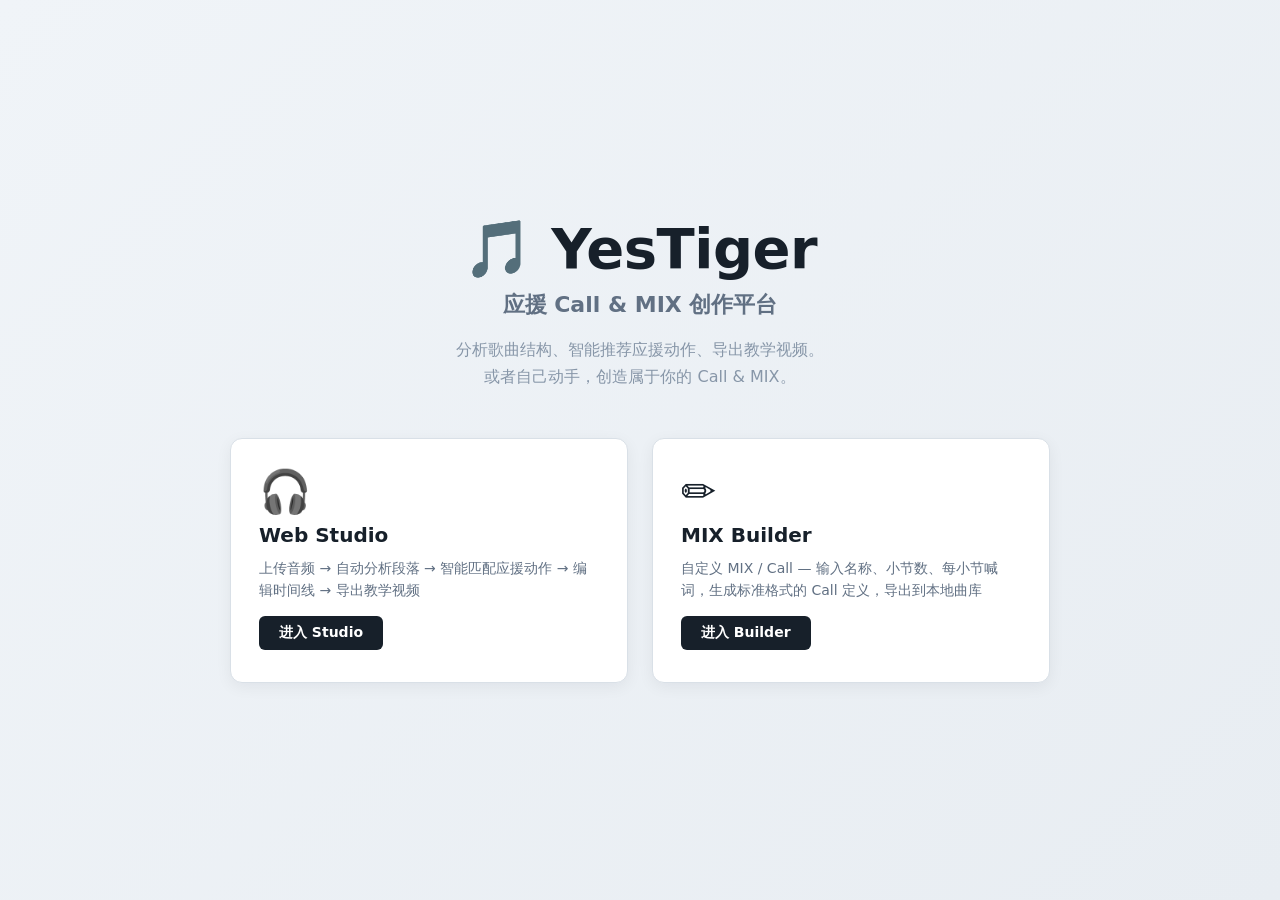
==== webapp/static/index.html @ 4d9662df "Initial local deployment package" ====
<!doctype html>
<html lang="zh-CN">
<head>
  <meta charset="utf-8" />
  <meta name="viewport" content="width=device-width, initial-scale=1" />
  <title>YesTiger — 应援 Call & MIX 创作平台</title>
  <link rel="stylesheet" href="./styles.css" />
</head>
<body>
  <main class="landing">
    <div class="landing-hero">
      <h1 class="landing-title">🎵 YesTiger</h1>
      <p class="landing-sub">应援 Call & MIX 创作平台</p>
      <p class="landing-desc">分析歌曲结构、智能推荐应援动作、导出教学视频。<br />或者自己动手，创造属于你的 Call & MIX。</p>
    </div>

    <div class="landing-cards">
      <a class="landing-card" href="./studio.html">
        <div class="landing-card-icon">🎧</div>
        <h2>Web Studio</h2>
        <p>上传音频 → 自动分析段落 → 智能匹配应援动作 → 编辑时间线 → 导出教学视频</p>
        <span class="landing-card-btn">进入 Studio</span>
      </a>

      <a class="landing-card" href="./builder.html">
        <div class="landing-card-icon">✏️</div>
        <h2>MIX Builder</h2>
        <p>自定义 MIX / Call — 输入名称、小节数、每小节喊词，生成标准格式的 Call 定义，导出到本地曲库</p>
        <span class="landing-card-btn">进入 Builder</span>
      </a>
    </div>
  </main>
</body>
</html>
---- webapp/static/styles.css ----
:root {
  --bg: #f4f6f8;
  --panel: #ffffff;
  --ink: #17202a;
  --muted: #617083;
  --line: #d9e0e7;
  --green: #1d8f74;
  --red: #c65347;
  --blue: #2f6fb2;
  --violet: #7a4fa3;
  --yellow: #b7791f;
  --shadow: 0 12px 30px rgba(16, 24, 40, 0.08);
}

* {
  box-sizing: border-box;
}

body {
  margin: 0;
  background: var(--bg);
  color: var(--ink);
  font-family: Inter, "Segoe UI", system-ui, -apple-system, BlinkMacSystemFont, sans-serif;
}

button,
input,
select {
  font: inherit;
}

button {
  border: 1px solid #bdc7d3;
  background: #fff;
  color: var(--ink);
  min-height: 38px;
  padding: 0 14px;
  border-radius: 6px;
  cursor: pointer;
}

button:hover:not(:disabled) {
  border-color: #8796a8;
  background: #f8fafc;
}

button:disabled {
  color: #98a2b3;
  cursor: not-allowed;
}

.app-shell {
  min-height: 100vh;
  padding: 18px;
}

.topbar {
  display: flex;
  align-items: center;
  justify-content: space-between;
  gap: 16px;
  margin: 0 auto 14px;
  max-width: 1480px;
}

h1,
h2,
p {
  margin: 0;
}

h1 {
  font-size: 24px;
  line-height: 1.15;
}

h2 {
  font-size: 16px;
}

#statusLine {
  margin-top: 4px;
  color: var(--muted);
  font-size: 13px;
}

.top-actions {
  display: flex;
  gap: 8px;
  align-items: center;
}

.top-actions select {
  min-width: 210px;
  height: 38px;
  border: 1px solid #bdc7d3;
  border-radius: 6px;
  padding: 0 10px;
  background: #fff;
}

.workspace {
  display: grid;
  grid-template-columns: 320px minmax(0, 1fr) 320px;
  gap: 16px;
  max-width: 1820px;
  margin: 0 auto;
}

.control-panel,
.main-panel,
.right-panel {
  background: var(--panel);
  border: 1px solid var(--line);
  border-radius: 8px;
  box-shadow: var(--shadow);
}

.control-panel {
  padding: 14px;
  display: flex;
  flex-direction: column;
  gap: 14px;
  align-self: start;
}

.upload-form {
  display: flex;
  flex-direction: column;
  gap: 12px;
}

.drop-zone {
  min-height: 138px;
  border: 1px dashed #91a0af;
  border-radius: 8px;
  display: grid;
  place-content: center;
  text-align: center;
  gap: 8px;
  padding: 14px;
  background: #f8fbfd;
  cursor: pointer;
}

.drop-zone.is-dragging {
  border-color: var(--blue);
  background: #eef6ff;
}

.drop-zone input {
  display: none;
}

.drop-title {
  font-weight: 700;
  font-size: 18px;
}

.drop-meta {
  color: var(--muted);
  font-size: 13px;
  word-break: break-word;
}

.field-label {
  display: grid;
  gap: 6px;
  font-size: 13px;
  color: var(--muted);
}

.field-label input {
  height: 38px;
  border: 1px solid #bdc7d3;
  border-radius: 6px;
  padding: 0 10px;
  color: var(--ink);
}

#analyzeBtn {
  background: #17202a;
  color: #fff;
  border-color: #17202a;
}

.stats-grid {
  display: grid;
  grid-template-columns: 1fr 1fr;
  gap: 8px;
}

.stats-grid div {
  border: 1px solid var(--line);
  border-radius: 6px;
  padding: 10px;
  min-height: 70px;
}

.stats-grid span {
  display: block;
  color: var(--muted);
  font-size: 12px;
}

.stats-grid strong {
  display: block;
  margin-top: 8px;
  font-size: 20px;
}

.export-panel {
  display: grid;
  grid-template-columns: 1fr;
  gap: 8px;
}

.process-panel {
  border: 1px solid var(--line);
  border-radius: 6px;
  padding: 10px;
  display: grid;
  gap: 8px;
}

.process-head {
  display: flex;
  align-items: center;
  justify-content: space-between;
  gap: 8px;
}

.pipeline-badge {
  border: 1px solid #bdc7d3;
  border-radius: 999px;
  padding: 2px 8px;
  font-size: 12px;
  color: #475467;
  background: #f8fafc;
}

.pipeline-badge[data-status="full"] {
  color: #0f766e;
  border-color: #7bc5ba;
  background: #ecfdf8;
}

.pipeline-badge[data-status="current_model"] {
  color: #0f766e;
  border-color: #7bc5ba;
  background: #ecfdf8;
}

.pipeline-badge[data-status="degraded_grid"] {
  color: #8a5a14;
  border-color: #e5bd72;
  background: #fff8e6;
}

.pipeline-badge[data-status="fallback"] {
  color: #a33b2f;
  border-color: #e2a197;
  background: #fff5f3;
}

.pipeline-badge[data-status="heuristic"] {
  color: #8a5a14;
  border-color: #e5bd72;
  background: #fff8e6;
}

.method-line {
  color: var(--muted);
  font-size: 12px;
  line-height: 1.35;
  word-break: break-word;
}

.process-steps {
  margin: 0;
  padding-left: 18px;
  display: grid;
  gap: 7px;
  font-size: 12px;
}

.process-steps li strong,
.process-steps li span {
  display: block;
}

.process-steps li strong {
  color: #344054;
}

.process-steps li span {
  margin-top: 2px;
  color: var(--muted);
  line-height: 1.35;
}

.fallback-note span {
  color: #a33b2f;
}

.main-panel {
  min-width: 0;
  overflow: hidden;
}

.preview-panel {
  display: grid;
  grid-template-columns: minmax(0, 1fr);
  gap: 10px;
  padding: 14px;
  border-bottom: 1px solid var(--line);
  position: relative;
}

#videoCanvas {
  width: 100%;
  aspect-ratio: 16 / 9;
  border-radius: 6px;
  background: #111827;
  display: block;
}

.gei-video-overlay {
  position: absolute;
  border-radius: 6px;
  overflow: hidden;
  background: #000;
  z-index: 10;
  pointer-events: none;
}

.gei-video-overlay[hidden] {
  display: none;
}

.gei-video-overlay video {
  width: 100%;
  height: 100%;
  object-fit: contain;
}

#audioPlayer {
  width: 100%;
}

.media-actions {
  display: flex;
  align-items: center;
  flex-wrap: wrap;
  gap: 10px;
  min-height: 38px;
}

.video-export-btn {
  background: #17202a;
  border-color: #17202a;
  color: #fff;
  min-width: 230px;
}

.video-export-btn:hover:not(:disabled) {
  background: #263241;
  border-color: #263241;
}

.record-hint {
  color: var(--muted);
  font-size: 12px;
  line-height: 1.35;
}

.timeline-header {
  display: flex;
  align-items: center;
  justify-content: space-between;
  gap: 12px;
  padding: 12px 14px;
  border-bottom: 1px solid var(--line);
}

.current-action {
  min-height: 30px;
  display: flex;
  align-items: center;
  max-width: 68%;
  color: var(--muted);
  overflow: hidden;
  text-overflow: ellipsis;
  white-space: nowrap;
}

.timeline-wrap {
  max-height: calc(100vh - 430px);
  min-height: 260px;
  overflow: auto;
}

table {
  width: 100%;
  border-collapse: collapse;
  font-size: 13px;
}

th,
td {
  border-bottom: 1px solid var(--line);
  padding: 9px 10px;
  vertical-align: top;
}

th {
  position: sticky;
  top: 0;
  background: #f8fafc;
  color: #475467;
  font-weight: 700;
  z-index: 1;
  text-align: left;
}

tr.is-active {
  background: #fff8e6;
}

.role-pill {
  display: inline-block;
  min-width: 104px;
  text-align: center;
  border-radius: 999px;
  padding: 3px 8px;
  color: #fff;
  font-size: 12px;
}

.music-pill,
.struct-pill {
  display: inline-block;
  min-width: 96px;
  text-align: center;
  border-radius: 999px;
  padding: 3px 8px;
  font-size: 12px;
  color: #fff;
}

.struct-pill {
  min-width: 74px;
  color: #475467;
  background: #eef2f6;
}

.music-intro {
  background: var(--blue);
}

.music-verse {
  background: var(--green);
}

.music-pre_chorus,
.music-pre_chorus_build {
  background: var(--yellow);
}

.music-chorus,
.music-post_chorus {
  background: var(--red);
}

.music-bridge,
.music-solo {
  background: var(--violet);
}

.music-instrumental_break,
.music-instrumental,
.music-interlude {
  background: #0f766e;
}

.music-outro,
.music-end,
.music-unknown {
  background: #64748b;
}

.role-keepspace {
  background: #6b7280;
}

.role-rhythmcall {
  background: var(--green);
}

.role-mix {
  background: var(--red);
}

.role-underground_gei {
  background: var(--violet);
}

.risk-high {
  color: #a33b2f;
  font-weight: 700;
}

.risk-medium {
  color: var(--yellow);
  font-weight: 700;
}

.editable-action {
  width: 100%;
  min-width: 160px;
  border: 1px solid transparent;
  border-radius: 4px;
  padding: 4px 6px;
  background: transparent;
}

.editable-action:focus {
  outline: none;
  border-color: #9db5d3;
  background: #fff;
}

@media (max-width: 1280px) {
  .workspace {
    grid-template-columns: 1fr;
  }

  .right-panel {
    order: 1;
  }

  .topbar {
    align-items: flex-start;
    flex-direction: column;
  }

  .top-actions {
    width: 100%;
  }

  .top-actions select {
    min-width: 0;
    flex: 1;
  }

  .timeline-wrap {
    max-height: none;
  }
}

/* ─── Structure Editor ───────────────────────────────────────────── */

.right-panel {
  padding: 14px;
  display: flex;
  flex-direction: column;
  gap: 14px;
  align-self: start;
}

.right-panel[hidden] {
  display: none;
}

.structure-editor {
  margin-top: 0;
}

.structure-editor[hidden] {
  display: none;
}

.segment-list {
  list-style: none;
  margin: 0;
  padding: 0;
  display: flex;
  flex-direction: column;
  gap: 4px;
}

.segment-row {
  display: flex;
  align-items: center;
  gap: 4px;
  padding: 6px 8px;
  background: #f8fafc;
  border: 1px solid #d9e0e7;
  border-radius: 6px;
  font-size: 12px;
}

.segment-row:hover {
  border-color: #8796a8;
  background: #f1f4f8;
}

.seg-num {
  color: var(--muted);
  font-weight: 600;
  min-width: 22px;
  font-size: 11px;
}

.seg-time {
  width: 72px;
  border: 1px solid #d9e0e7;
  border-radius: 4px;
  padding: 2px 4px;
  font-size: 12px;
  text-align: center;
  font-family: "Consolas", "Cascadia Code", monospace;
}

.seg-dash {
  color: var(--muted);
}

.seg-label {
  flex: 1;
  border: 1px solid #d9e0e7;
  border-radius: 4px;
  padding: 2px 4px;
  font-size: 12px;
  background: #fff;
  color: var(--ink);
}

.seg-remove {
  border: none;
  background: none;
  color: #98a2b3;
  font-size: 18px;
  cursor: pointer;
  padding: 0 4px;
  min-height: auto;
  line-height: 1;
}

.seg-remove:hover {
  color: var(--red);
}

.seg-edited {
  color: var(--green);
  font-size: 12px;
}

.add-segment-btn {
  width: 100%;
  margin-top: 6px;
  border: 1px dashed #bdc7d3;
  background: transparent;
  color: var(--muted);
  font-size: 12px;
  padding: 6px;
  cursor: pointer;
}

.add-segment-btn:hover {
  border-color: var(--blue);
  color: var(--blue);
}

/* ─── Action Search ──────────────────────────────────────────────── */

.action-cell {
  position: relative;
}

.action-search {
  width: 100%;
  border: 1px solid #d9e0e7;
  border-radius: 4px;
  padding: 4px 8px;
  font-size: 12px;
  background: #fff;
  color: var(--ink);
  min-width: 120px;
}

.action-search:focus {
  outline: none;
  border-color: var(--blue);
}

.action-dropdown {
  position: absolute;
  top: 100%;
  left: 0;
  right: 0;
  background: #fff;
  border: 1px solid #d9e0e7;
  border-radius: 6px;
  box-shadow: var(--shadow);
  list-style: none;
  margin: 2px 0 0;
  padding: 4px;
  z-index: 100;
  max-height: 220px;
  overflow-y: auto;
}

.action-dropdown:empty,
.action-dropdown[hidden] {
  display: none;
}

.action-dropdown li {
  padding: 6px 8px;
  font-size: 12px;
  cursor: pointer;
  border-radius: 4px;
  display: flex;
  align-items: center;
  gap: 6px;
}

.action-dropdown li:hover,
.action-dropdown li:focus {
  background: #f1f4f8;
  outline: none;
}

.ac-cat {
  display: inline-block;
  font-size: 10px;
  padding: 0 5px;
  border-radius: 3px;
  font-weight: 600;
  text-transform: uppercase;
  min-width: 42px;
  text-align: center;
}

.ac-cat-keepspace { background: #e5e7eb; color: #475467; }
.ac-cat-rhythmcall { background: #d4f0e4; color: #1d8f74; }
.ac-cat-mix { background: #fce4e2; color: #c65347; }
.ac-cat-underground_gei { background: #ebe0f7; color: #7a4fa3; }

.ac-risk {
  margin-left: auto;
  font-size: 10px;
  color: var(--muted);
}

/* ─── Timeline Filters ──────────────────────────────────────────── */

.timeline-filters {
  display: flex;
  gap: 6px;
  align-items: center;
  margin-bottom: 8px;
  font-size: 12px;
  color: var(--muted);
  flex-wrap: wrap;
}

.timeline-filters[hidden] {
  display: none;
}

.filter-chip {
  border: 1px solid #d9e0e7;
  border-radius: 999px;
  padding: 2px 10px;
  font-size: 11px;
  background: #fff;
  color: var(--muted);
  cursor: pointer;
  min-height: auto;
}

.filter-chip.active {
  background: var(--ink);
  color: #fff;
  border-color: var(--ink);
}

.filter-chip:hover:not(.active) {
  border-color: #8796a8;
}

/* ─── Row number ────────────────────────────────────────────────── */

.row-num {
  color: var(--muted);
  font-size: 11px;
  text-align: center;
  width: 24px;
}

.text-cell {
  max-width: 180px;
  overflow: hidden;
  text-overflow: ellipsis;
  white-space: nowrap;
  font-size: 12px;
  color: var(--muted);
}

/* ─── Save button ────────────────────────────────────────────────── */

#saveBtn {
  background: var(--ink);
  color: #fff;
  border-color: var(--ink);
  font-weight: 600;
}

#saveBtn:hover:not(:disabled) {
  background: #0f172a;
  border-color: #0f172a;
}

#saveBtn:disabled {
  background: #e5e7eb;
  border-color: #d9e0e7;
  color: #98a2b3;
}

/* ─── Timeline time editing ─────────────────────────────────────── */

.time-cell {
  white-space: nowrap;
}

.time-inline {
  width: 64px;
  border: 1px solid #d9e0e7;
  border-radius: 4px;
  padding: 2px 4px;
  font-size: 12px;
  text-align: center;
  font-family: "Consolas", "Cascadia Code", monospace;
  color: var(--ink);
  background: #fff;
}

.time-inline:focus {
  outline: none;
  border-color: var(--blue);
}

.time-dash {
  color: var(--muted);
  margin: 0 2px;
}

.row-actions {
  white-space: nowrap;
  text-align: center;
}

.row-btn {
  border: 1px solid #d9e0e7;
  border-radius: 4px;
  background: #fff;
  color: var(--muted);
  font-size: 14px;
  cursor: pointer;
  padding: 2px 6px;
  min-height: auto;
  line-height: 1.2;
}

.row-btn:hover {
  border-color: #8796a8;
  color: var(--ink);
}

.row-btn-add:hover {
  border-color: var(--green);
  color: var(--green);
}

.row-btn-del:hover {
  border-color: var(--red);
  color: var(--red);
}

tr.has-gei-video td:first-child {
  border-left: 3px solid #7a4fa3;
}

/* ---- notes panel ---- */
.notes-panel {
  border: 1px solid var(--line);
  border-radius: 6px;
  padding: 10px;
  display: grid;
  gap: 8px;
}

.notes-list {
  list-style: none;
  margin: 0;
  padding: 0;
  display: flex;
  flex-direction: column;
  gap: 4px;
}

.note-row {
  display: flex;
  align-items: center;
  gap: 4px;
  padding: 6px 8px;
  background: #f8fafc;
  border: 1px solid #d9e0e7;
  border-radius: 6px;
  font-size: 12px;
}

.note-row:hover {
  border-color: #8796a8;
  background: #f1f4f8;
}

.note-text {
  flex: 1;
  border: 1px solid #d9e0e7;
  border-radius: 4px;
  padding: 2px 6px;
  font-size: 12px;
  background: #fff;
  color: var(--ink);
  min-width: 60px;
}

.note-text:focus {
  outline: none;
  border-color: var(--blue);
}

/* ═══ Landing Page ═══════════════════════════════════════════════════ */

.landing {
  min-height: 100vh;
  display: flex;
  flex-direction: column;
  align-items: center;
  justify-content: center;
  padding: 40px 24px;
  background: linear-gradient(135deg, #f0f4f8 0%, #e8edf2 100%);
}

.landing-hero {
  text-align: center;
  max-width: 640px;
  margin-bottom: 48px;
}

.landing-title {
  font-size: 56px;
  font-weight: 900;
  color: #17202a;
  margin: 0 0 8px;
  letter-spacing: -0.5px;
}

.landing-sub {
  font-size: 22px;
  color: #617083;
  margin: 0 0 16px;
  font-weight: 600;
}

.landing-desc {
  font-size: 16px;
  color: #8796a8;
  line-height: 1.7;
  margin: 0;
}

.landing-cards {
  display: grid;
  grid-template-columns: 1fr 1fr;
  gap: 24px;
  max-width: 820px;
  width: 100%;
}

.landing-card {
  background: #fff;
  border: 1px solid #d9e0e7;
  border-radius: 12px;
  padding: 32px 28px;
  text-decoration: none;
  color: inherit;
  display: flex;
  flex-direction: column;
  align-items: flex-start;
  gap: 10px;
  box-shadow: 0 4px 16px rgba(16,24,40,0.06);
  transition: box-shadow 0.2s, border-color 0.2s, transform 0.15s;
}

.landing-card:hover {
  border-color: #2f6fb2;
  box-shadow: 0 8px 28px rgba(16,24,40,0.12);
  transform: translateY(-2px);
}

.landing-card-icon {
  font-size: 42px;
  line-height: 1;
}

.landing-card h2 {
  font-size: 20px;
  font-weight: 700;
  color: #17202a;
  margin: 0;
}

.landing-card p {
  font-size: 14px;
  color: #617083;
  line-height: 1.6;
  margin: 0;
  flex: 1;
}

.landing-card-btn {
  display: inline-block;
  padding: 8px 20px;
  background: #17202a;
  color: #fff;
  border-radius: 6px;
  font-size: 14px;
  font-weight: 600;
  margin-top: 4px;
}

@media (max-width: 640px) {
  .landing-cards {
    grid-template-columns: 1fr;
  }

  .landing-title {
    font-size: 40px;
  }
}

/* ═══ Back Link ══════════════════════════════════════════════════════ */

.back-link {
  color: #617083;
  text-decoration: none;
  font-size: 13px;
  padding: 6px 10px;
  border-radius: 6px;
  border: 1px solid #d9e0e7;
  white-space: nowrap;
}

.back-link:hover {
  border-color: #8796a8;
  color: #17202a;
}

/* ═══ MIX Builder ════════════════════════════════════════════════════ */

.builder-layout {
  display: grid;
  grid-template-columns: 380px minmax(0, 1fr);
  gap: 16px;
  max-width: 1480px;
  margin: 0 auto;
}

.builder-form-panel {
  background: var(--panel);
  border: 1px solid var(--line);
  border-radius: 8px;
  box-shadow: var(--shadow);
  padding: 14px;
  display: flex;
  flex-direction: column;
  gap: 14px;
  align-self: start;
}

.builder-preview-panel {
  background: var(--panel);
  border: 1px solid var(--line);
  border-radius: 8px;
  box-shadow: var(--shadow);
  padding: 14px;
  display: flex;
  flex-direction: column;
  gap: 14px;
  position: sticky;
  top: 18px;
  align-self: start;
}

.builder-section {
  border: 1px solid var(--line);
  border-radius: 6px;
  padding: 10px;
  display: grid;
  gap: 8px;
}

.builder-row {
  display: flex;
  gap: 8px;
}

.builder-row .field-label {
  margin: 0;
}

.bar-list {
  list-style: none;
  margin: 0;
  padding: 0;
  display: flex;
  flex-direction: column;
  gap: 6px;
}

.bar-row {
  display: flex;
  align-items: center;
  gap: 8px;
  padding: 6px 10px;
  background: #f8fafc;
  border: 1px solid #d9e0e7;
  border-radius: 6px;
}

.bar-num {
  font-size: 12px;
  font-weight: 700;
  color: #617083;
  min-width: 44px;
}

.bar-text {
  flex: 1;
  border: 1px solid #d9e0e7;
  border-radius: 4px;
  padding: 6px 10px;
  font-size: 14px;
  background: #fff;
  color: var(--ink);
}

.bar-text:focus {
  outline: none;
  border-color: var(--blue);
}

.context-chips {
  display: flex;
  flex-wrap: wrap;
  gap: 6px;
}

.context-chip-label {
  display: flex;
  align-items: center;
  gap: 4px;
  font-size: 12px;
  padding: 4px 10px;
  border: 1px solid #d9e0e7;
  border-radius: 999px;
  cursor: pointer;
  background: #fff;
  user-select: none;
}

.context-chip-label:has(:checked) {
  background: var(--ink);
  color: #fff;
  border-color: var(--ink);
}

.context-chip-check {
  display: none;
}

/* Preview card */

.preview-card {
  background: #050505;
  border-radius: 8px;
  padding: 28px 24px;
  min-height: 320px;
  display: flex;
  flex-direction: column;
  gap: 12px;
}

.preview-name {
  font-size: 28px;
  font-weight: 800;
  color: #f8fafc;
}

.preview-cat {
  display: inline-block;
  font-size: 12px;
  font-weight: 700;
  padding: 2px 10px;
  border-radius: 999px;
  width: fit-content;
}

.preview-cat-mix { background: #c65347; color: #fff; }
.preview-cat-rhythmcall { background: #1d8f74; color: #fff; }
.preview-cat-underground_gei { background: #7a4fa3; color: #fff; }
.preview-cat-keepspace { background: #6b7280; color: #fff; }

.preview-bars {
  font-size: 14px;
  color: #a8b3c2;
}

.preview-text {
  display: flex;
  flex-direction: column;
  gap: 10px;
}

.preview-bar-line {
  font-size: 20px;
  font-weight: 700;
  color: #e5e7eb;
  font-family: "Segoe UI", "Microsoft YaHei", sans-serif;
}

.preview-bar-num {
  color: #617083;
  font-size: 12px;
  margin-right: 8px;
}

@media (max-width: 900px) {
  .builder-layout {
    grid-template-columns: 1fr;
  }

  .builder-preview-panel {
    position: static;
  }
}
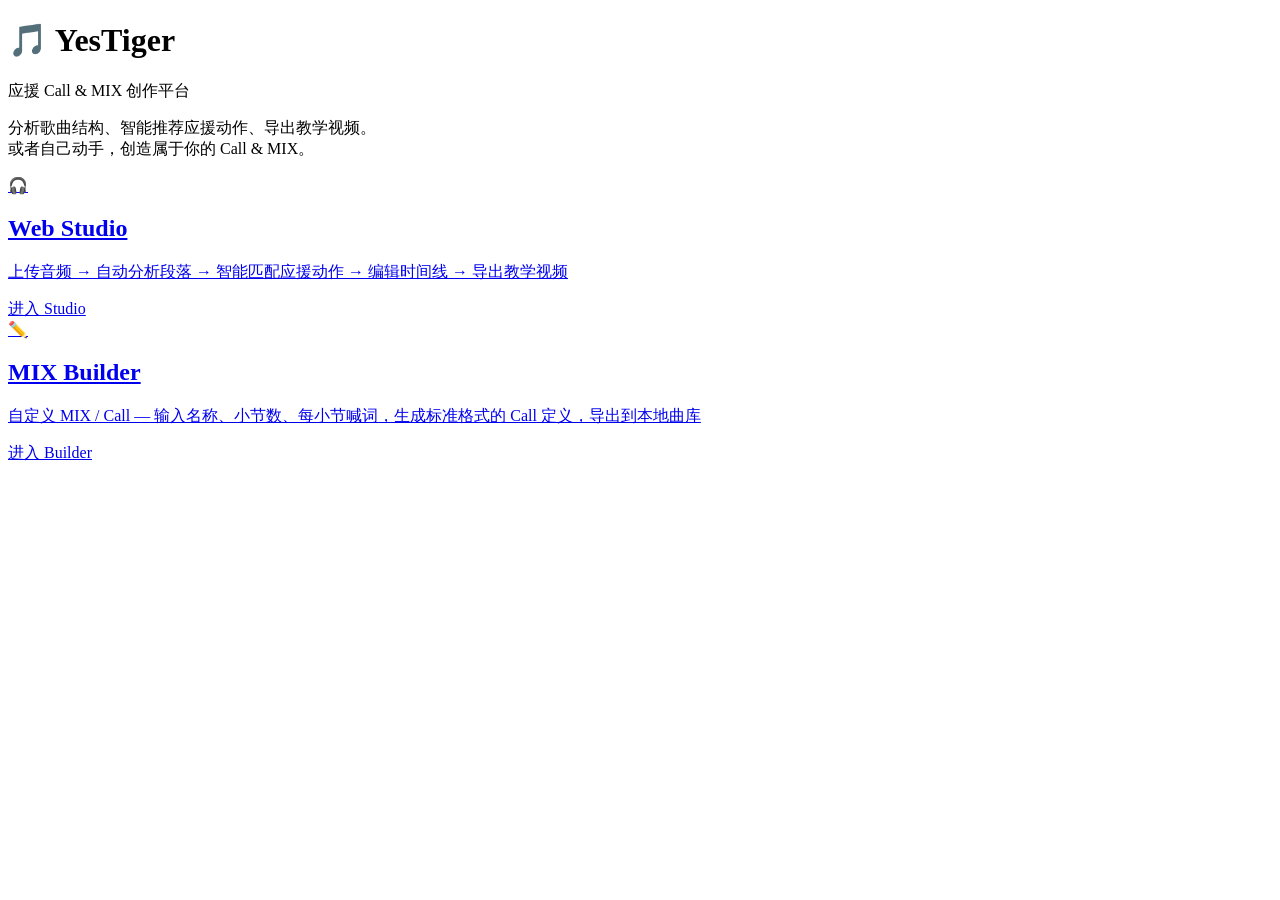
==== commit 0c256123: "Fix local static asset routing" ====
--- a/webapp/static/index.html
+++ b/webapp/static/index.html
@@ -4,7 +4,7 @@
   <meta charset="utf-8" />
   <meta name="viewport" content="width=device-width, initial-scale=1" />
   <title>YesTiger — 应援 Call & MIX 创作平台</title>
-  <link rel="stylesheet" href="./styles.css" />
+  <link rel="stylesheet" href="/static/styles.css" />
 </head>
 <body>
   <main class="landing">
@@ -15,14 +15,14 @@
     </div>
 
     <div class="landing-cards">
-      <a class="landing-card" href="./studio.html">
+      <a class="landing-card" href="/studio.html">
         <div class="landing-card-icon">🎧</div>
         <h2>Web Studio</h2>
         <p>上传音频 → 自动分析段落 → 智能匹配应援动作 → 编辑时间线 → 导出教学视频</p>
         <span class="landing-card-btn">进入 Studio</span>
       </a>
 
-      <a class="landing-card" href="./builder.html">
+      <a class="landing-card" href="/builder.html">
         <div class="landing-card-icon">✏️</div>
         <h2>MIX Builder</h2>
         <p>自定义 MIX / Call — 输入名称、小节数、每小节喊词，生成标准格式的 Call 定义，导出到本地曲库</p>
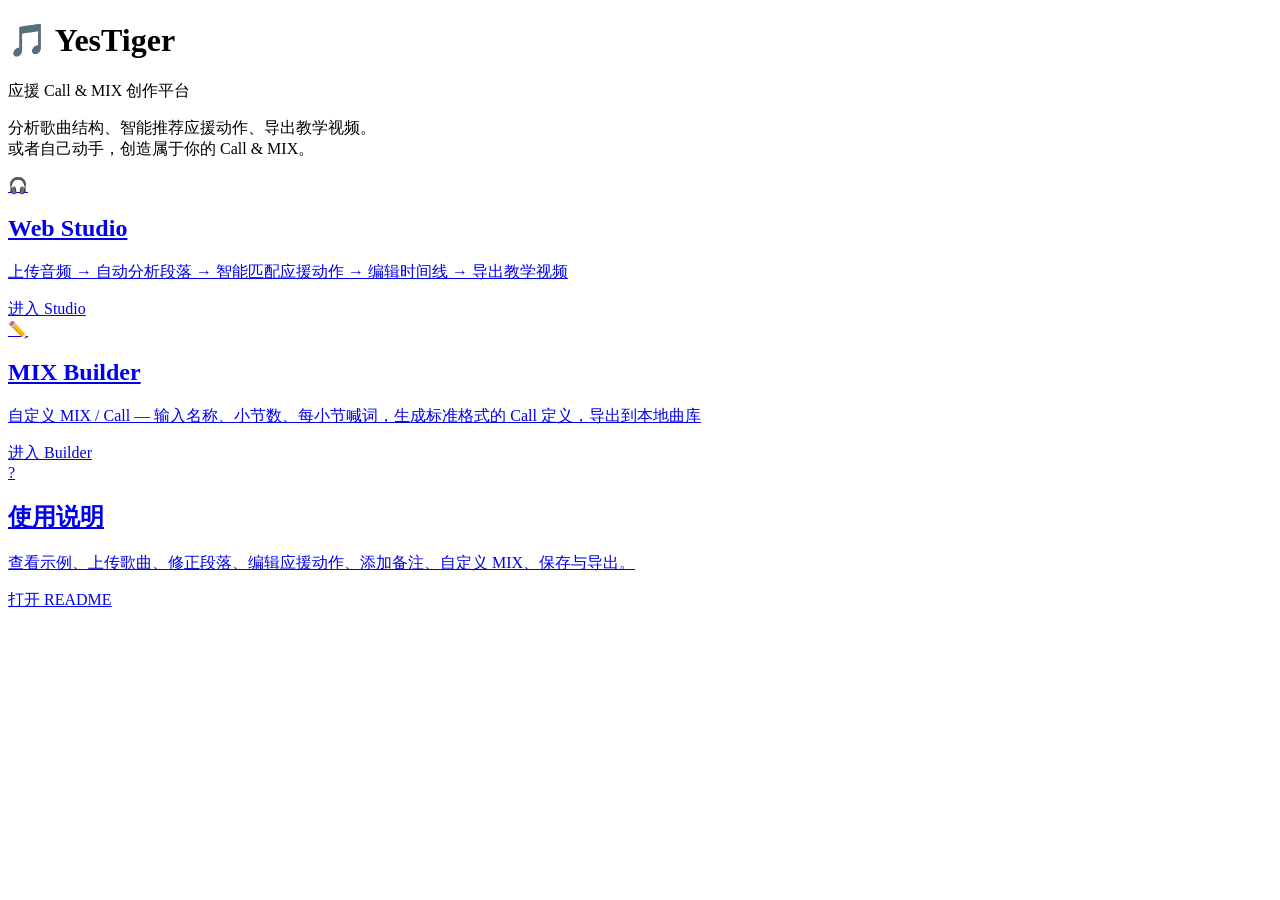
==== commit ffa18a93: "Add in-app usage readme page" ====
--- a/webapp/static/index.html
+++ b/webapp/static/index.html
@@ -28,6 +28,13 @@
         <p>自定义 MIX / Call — 输入名称、小节数、每小节喊词，生成标准格式的 Call 定义，导出到本地曲库</p>
         <span class="landing-card-btn">进入 Builder</span>
       </a>
+
+      <a class="landing-card" href="/readme.html">
+        <div class="landing-card-icon">?</div>
+        <h2>使用说明</h2>
+        <p>查看示例、上传歌曲、修正段落、编辑应援动作、添加备注、自定义 MIX、保存与导出。</p>
+        <span class="landing-card-btn">打开 README</span>
+      </a>
     </div>
   </main>
 </body>
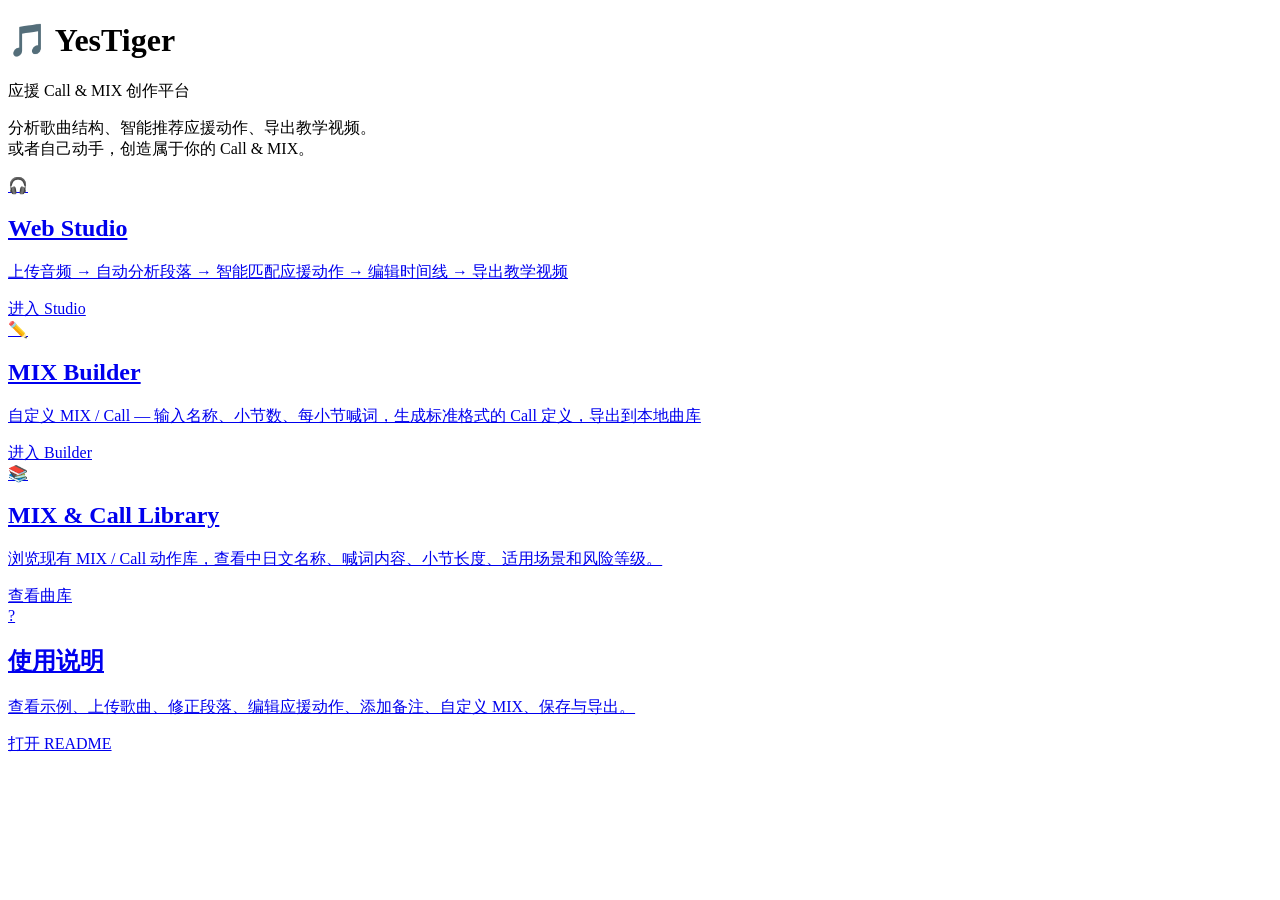
==== commit 55189372: "Add call library reference page" ====
--- a/webapp/static/index.html
+++ b/webapp/static/index.html
@@ -29,6 +29,13 @@
         <span class="landing-card-btn">进入 Builder</span>
       </a>
 
+      <a class="landing-card" href="/library.html">
+        <div class="landing-card-icon">📚</div>
+        <h2>MIX & Call Library</h2>
+        <p>浏览现有 MIX / Call 动作库，查看中日文名称、喊词内容、小节长度、适用场景和风险等级。</p>
+        <span class="landing-card-btn">查看曲库</span>
+      </a>
+
       <a class="landing-card" href="/readme.html">
         <div class="landing-card-icon">?</div>
         <h2>使用说明</h2>
